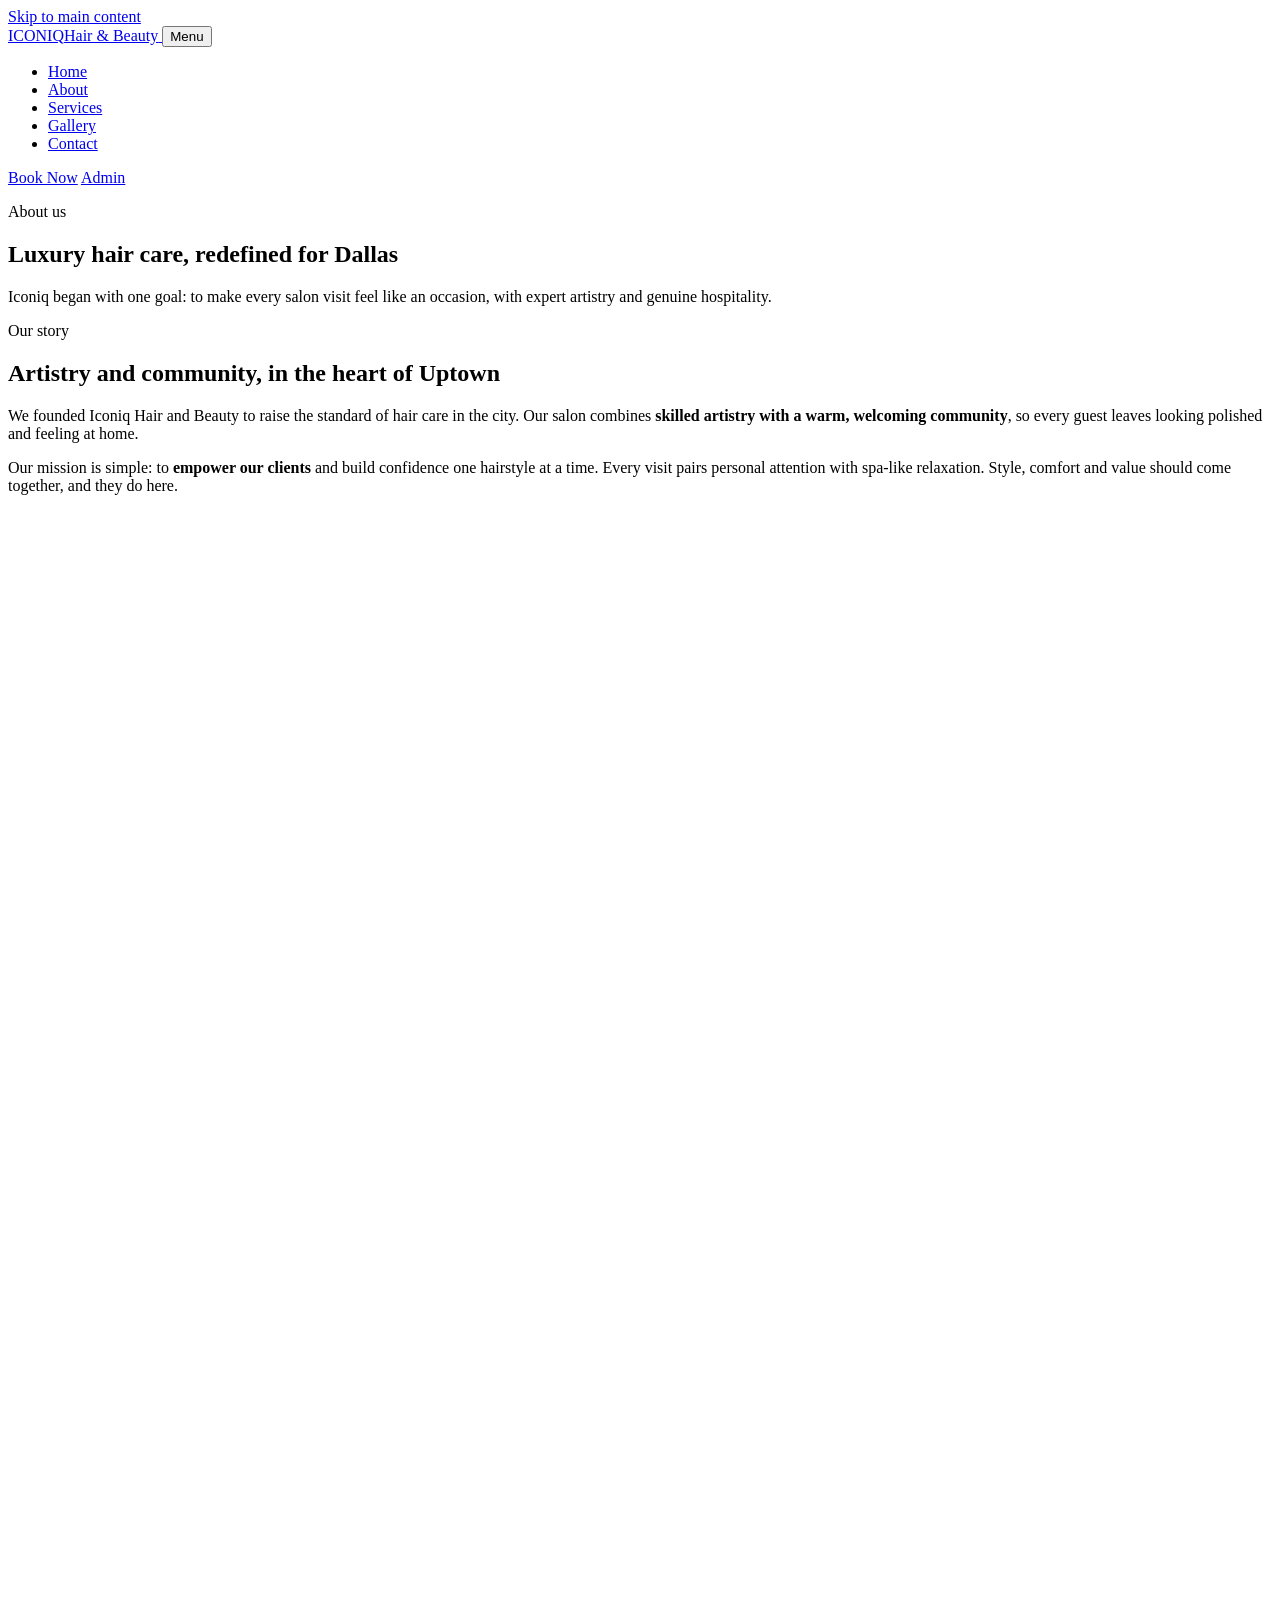
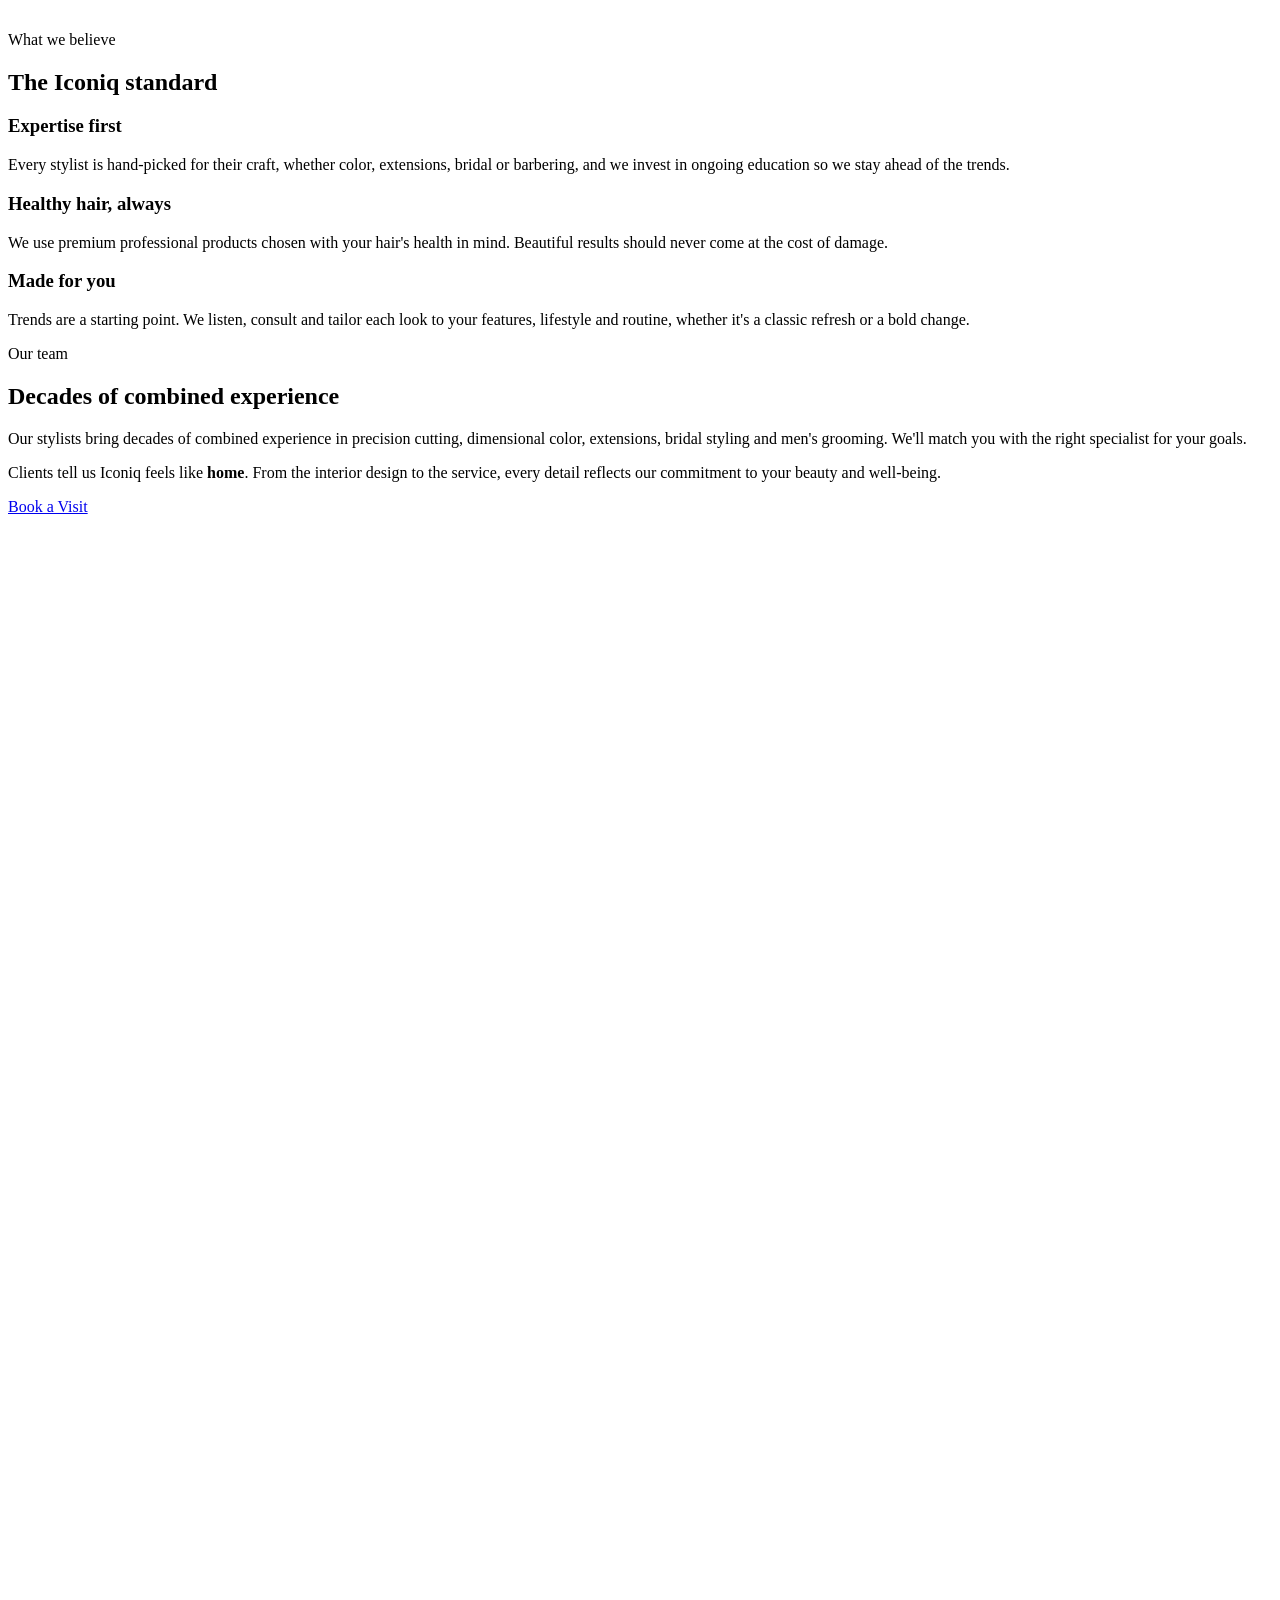
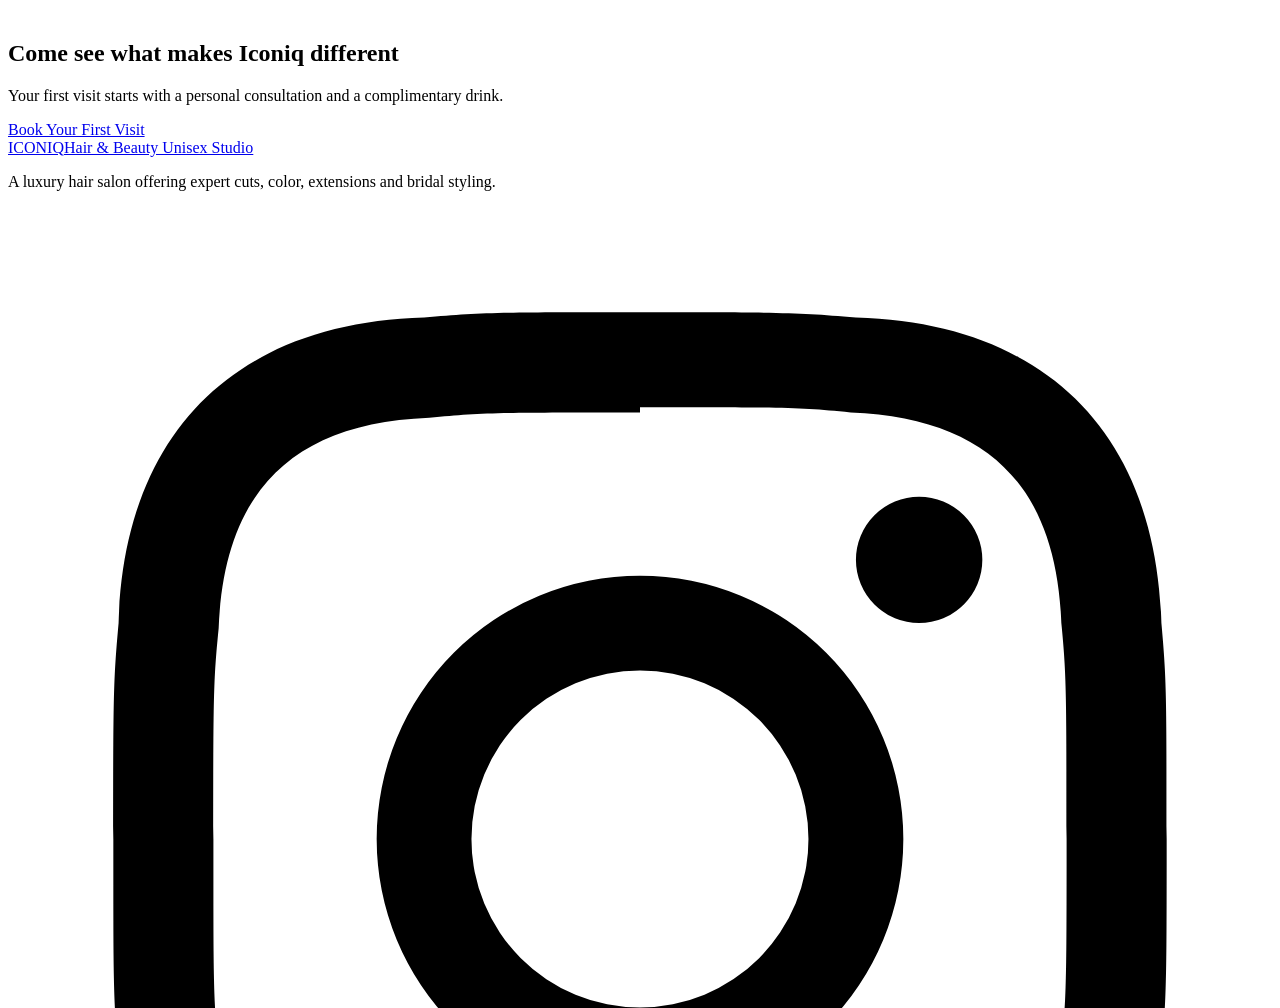
==== public/about.html @ 46b3cc84 "Raise kids' cut price, add Unisex Studio to footer, list Bridal first Co-Authored-By: Claude Opus 5." ====
<!DOCTYPE html>
<html lang="en">
<head>
  <meta charset="utf-8">
  <meta name="viewport" content="width=device-width, initial-scale=1">
  <title>About Iconiq Hair and Beauty – Dallas Salon &amp; Stylists</title>
  <meta name="description" content="Learn the story of Iconiq Hair and Beauty. Our Dallas salon is founded on passion for styling excellence and personal attention. Meet the team behind your next look.">
  <link rel="canonical" href="https://www.iconiqsalon.com/about">
  <meta property="og:type" content="website">
  <meta property="og:title" content="About Iconiq Hair and Beauty – Dallas Salon &amp; Stylists">
  <meta property="og:description" content="Learn the story of Iconiq Hair and Beauty. Our Dallas salon is founded on passion for styling excellence and personal attention. Meet the team behind your next look.">
  <meta property="og:url" content="https://www.iconiqsalon.com/about">
  <link rel="icon" href="favicon.svg" type="image/svg+xml">
  <link rel="preconnect" href="https://fonts.googleapis.com">
  <link rel="preconnect" href="https://fonts.gstatic.com" crossorigin>
  <link href="https://fonts.googleapis.com/css2?family=Montserrat:wght@400;500;600;700&family=Playfair+Display:ital,wght@0,500;0,600;1,500&display=swap" rel="stylesheet">
  <link rel="stylesheet" href="css/styles.css">
  <script>/* Welcome splash: once per visit, set before first paint (see js/main.js) */try{if(!sessionStorage.getItem("iconiq-splash")){document.documentElement.classList.add("splash");setTimeout(function(){document.documentElement.classList.remove("splash")},6000)}}catch(e){}</script>
</head>
<body>
  <a class="skip-link" href="#main">Skip to main content</a>

  <header class="site-header">
    <div class="container header-inner">
      <a class="logo" href="index.html" aria-label="Iconiq Hair and Beauty – home">
        <span class="logo-mark">ICONIQ</span><span class="logo-sub">Hair &amp; Beauty</span>
      </a>
      <button class="nav-toggle" type="button" aria-expanded="false" aria-controls="site-nav">
        <span class="sr-only">Menu</span><span class="bar" aria-hidden="true"></span>
      </button>
      <nav id="site-nav" class="site-nav" aria-label="Main">
        <ul>
          <li><a href="index.html">Home</a></li>
          <li><a href="about.html" aria-current="page">About</a></li>
          <li><a href="services.html">Services</a></li>
          <li><a href="gallery.html">Gallery</a></li>
          <li><a href="contact.html">Contact</a></li>
        </ul>
        <a class="btn btn-primary" href="booking.html">Book Now</a>
        <a class="admin-link" href="/admin">Admin</a>
      </nav>
    </div>
  </header>

  <main id="main">
    <section class="page-hero">
      <div class="container">
        <p class="eyebrow">About us</p>
        <h1>Luxury hair care, redefined for Dallas</h1>
        <p class="lead">Iconiq began with one goal: to make every salon visit feel like an occasion, with expert artistry and genuine hospitality.</p>
      </div>
    </section>

    <section class="section" aria-labelledby="story-title">
      <div class="container split">
        <div>
          <p class="eyebrow">Our story</p>
          <h2 id="story-title">Artistry and community, in the heart of Uptown</h2>
          <p>We founded Iconiq Hair and Beauty to raise the standard of hair care in the city. Our salon combines <strong>skilled artistry with a warm, welcoming community</strong>, so every guest leaves looking polished and feeling at home.</p>
          <p>Our mission is simple: to <strong>empower our clients</strong> and build confidence one hairstyle at a time. Every visit pairs personal attention with spa-like relaxation. Style, comfort and value should come together, and they do here.</p>
        </div>
        <div class="photo photo-real">
          <img src="https://images.unsplash.com/photo-1647462741351-4e7a5e7317c7?auto=format&amp;fit=crop&amp;w=900&amp;h=1100&amp;q=75"
               srcset="https://images.unsplash.com/photo-1647462741351-4e7a5e7317c7?auto=format&amp;fit=crop&amp;w=560&amp;h=700&amp;q=70 560w, https://images.unsplash.com/photo-1647462741351-4e7a5e7317c7?auto=format&amp;fit=crop&amp;w=900&amp;h=1100&amp;q=75 900w"
               sizes="(max-width: 860px) 100vw, 46vw" width="900" height="1100" loading="lazy"
               alt="Iconiq stylist shaping a client&#39;s hair with scissors and comb at the styling chair">
        </div>
      </div>
    </section>

    <section class="section section-alt" aria-labelledby="values-title">
      <div class="container">
        <div class="section-head center">
          <p class="eyebrow">What we believe</p>
          <h2 id="values-title">The Iconiq standard</h2>
        </div>
        <div class="grid grid-3">
          <div class="card">
            <h3>Expertise first</h3>
            <p>Every stylist is hand-picked for their craft, whether color, extensions, bridal or barbering, and we invest in ongoing education so we stay ahead of the trends.</p>
          </div>
          <div class="card">
            <h3>Healthy hair, always</h3>
            <p>We use premium professional products chosen with your hair's health in mind. Beautiful results should never come at the cost of damage.</p>
          </div>
          <div class="card">
            <h3>Made for you</h3>
            <p>Trends are a starting point. We listen, consult and tailor each look to your features, lifestyle and routine, whether it's a classic refresh or a bold change.</p>
          </div>
        </div>
      </div>
    </section>

    <section class="section" aria-labelledby="team-teaser-title">
      <div class="container split reverse">
        <div>
          <p class="eyebrow">Our team</p>
          <h2 id="team-teaser-title">Decades of combined experience</h2>
          <p>Our stylists bring decades of combined experience in precision cutting, dimensional color, extensions, bridal styling and men's grooming. We'll match you with the right specialist for your goals.</p>
          <p>Clients tell us Iconiq feels like <strong>home</strong>. From the interior design to the service, every detail reflects our commitment to your beauty and well-being.</p>
          <div class="btn-row">
            <a class="btn btn-dark" href="booking.html">Book a Visit</a>
          </div>
        </div>
        <div class="photo photo-real">
          <img src="https://images.unsplash.com/photo-1593702288056-7927b442d0fa?auto=format&amp;fit=crop&amp;w=900&amp;h=1100&amp;q=75"
               srcset="https://images.unsplash.com/photo-1593702288056-7927b442d0fa?auto=format&amp;fit=crop&amp;w=560&amp;h=700&amp;q=70 560w, https://images.unsplash.com/photo-1593702288056-7927b442d0fa?auto=format&amp;fit=crop&amp;w=900&amp;h=1100&amp;q=75 900w"
               sizes="(max-width: 860px) 100vw, 46vw" width="900" height="1100" loading="lazy"
               alt="Iconiq stylist in an apron styling a client&#39;s hair at the chair in the bright salon">
        </div>
      </div>
    </section>

    <section class="section cta-band" aria-labelledby="cta-title">
      <div class="container">
        <h2 id="cta-title">Come see what makes Iconiq different</h2>
        <p>Your first visit starts with a personal consultation and a complimentary drink.</p>
        <div class="btn-row"><a class="btn btn-light" href="booking.html">Book Your First Visit</a></div>
      </div>
    </section>
  </main>

  <footer class="site-footer">
    <div class="container footer-grid">
      <div>
        <a class="logo" href="index.html" aria-label="Iconiq Hair and Beauty – home"><span class="logo-mark">ICONIQ</span><span class="logo-sub">Hair &amp; Beauty Unisex Studio</span></a>
        <p>A luxury hair salon offering expert cuts, color, extensions and bridal styling.</p>
        <div class="social">
          <a href="https://www.instagram.com/iconiq_unisex_studio/" target="_blank" rel="noopener" aria-label="Iconiq on Instagram"><svg viewBox="0 0 24 24" aria-hidden="true"><path d="M12 7a5 5 0 1 0 0 10 5 5 0 0 0 0-10zm0 8.2a3.2 3.2 0 1 1 0-6.4 3.2 3.2 0 0 1 0 6.4zM17.3 5.5a1.2 1.2 0 1 0 0 2.4 1.2 1.2 0 0 0 0-2.4zM12 2c-2.7 0-3 0-4.1.1C4.3 2.2 2.2 4.3 2.1 7.9 2 9 2 9.3 2 12s0 3 .1 4.1c.1 3.6 2.2 5.7 5.8 5.8 1.1.1 1.4.1 4.1.1s3 0 4.1-.1c3.6-.1 5.7-2.2 5.8-5.8.1-1.1.1-1.4.1-4.1s0-3-.1-4.1c-.1-3.6-2.2-5.7-5.8-5.8C15 2 14.7 2 12 2zm0 1.8c2.7 0 3 0 4 .1 2.6.1 3.9 1.4 4 4 .1 1 .1 1.4.1 4.1s0 3-.1 4c-.1 2.6-1.4 3.9-4 4-1 .1-1.3.1-4 .1s-3 0-4-.1c-2.6-.1-3.9-1.4-4-4-.1-1-.1-1.3-.1-4s0-3 .1-4c.1-2.6 1.4-3.9 4-4 1-.1 1.3-.1 4-.1z"/></svg></a>
          <a href="https://www.facebook.com/share/19rzGJiCNi/" target="_blank" rel="noopener" aria-label="Iconiq on Facebook"><svg viewBox="0 0 24 24" aria-hidden="true"><path d="M13.5 22v-8.2h2.8l.4-3.2h-3.2V8.5c0-.9.3-1.6 1.6-1.6h1.7V4.1c-.3 0-1.3-.1-2.5-.1-2.5 0-4.2 1.5-4.2 4.3v2.4H7.3v3.2h2.8V22h3.4z"/></svg></a>
        </div>
      </div>
      <div>
        <h2>Visit</h2>
        <address>Iconiq Hair &amp; Beauty<br>Kulam Road, Nawanshahr, Punjab</address>
        <p><a href="tel:+917901895498">+91 79018 95498</a></p>
        <p>Mon–Sat 9 AM–7 PM<br>Sun 9 AM–7 PM</p>
      </div>
      <div>
        <h2>Explore</h2>
        <ul>
          <li><a href="services.html">Services &amp; Prices</a></li>
          <li><a href="gallery.html">Gallery</a></li>
          <li><a href="policies.html">Salon Policies</a></li>
          <li><a href="contact.html">Contact</a></li>
        </ul>
      </div>
    </div>
    <div class="container footer-bottom">
      <p>© <span data-year>2026</span> Iconiq Hair &amp; Beauty. All rights reserved.</p>
      <p><a href="policies.html#privacy">Privacy</a> · <a href="policies.html">Salon Policies</a></p>
    </div>
  </footer>

  <nav class="mobile-bar" aria-label="Quick actions">
    <a class="call" href="tel:+917901895498">Call</a>
    <a class="book" href="booking.html">Book Now</a>
  </nav>

  <script src="js/main.js" defer></script>
</body>
</html>
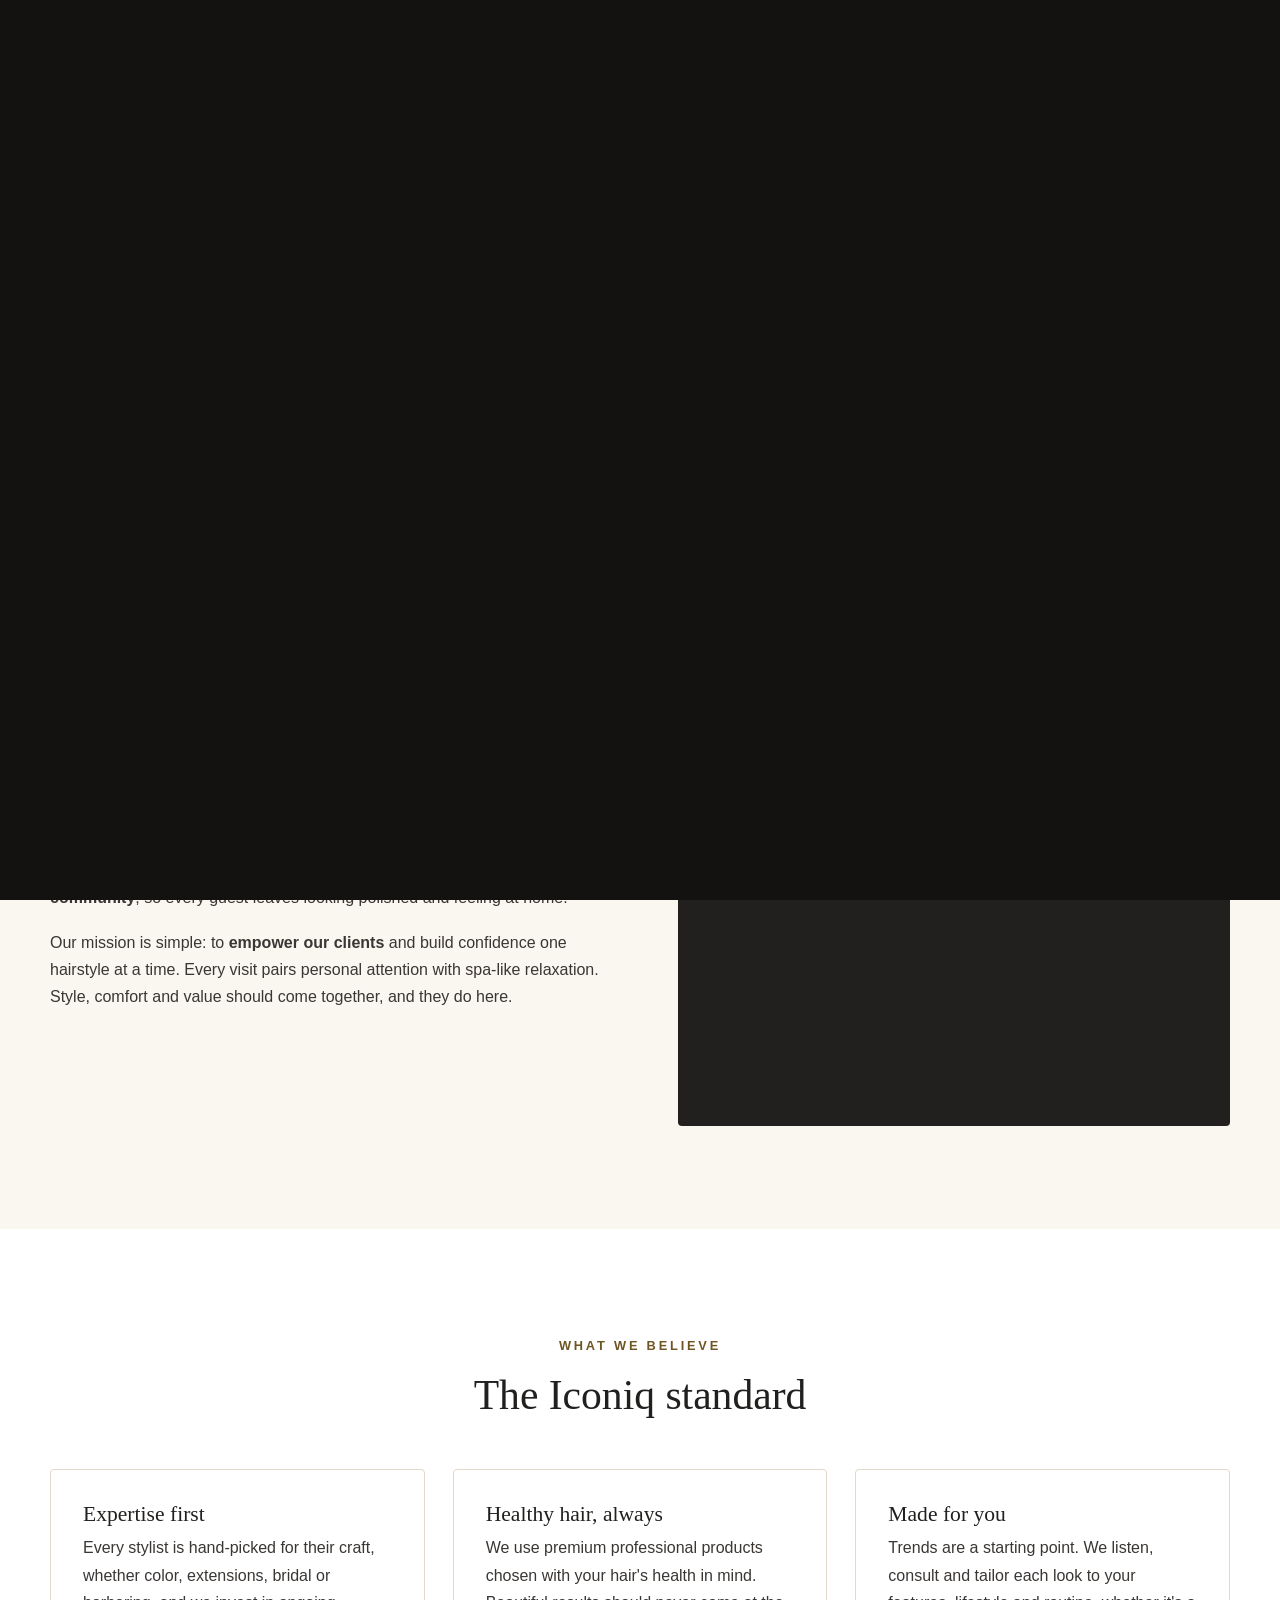
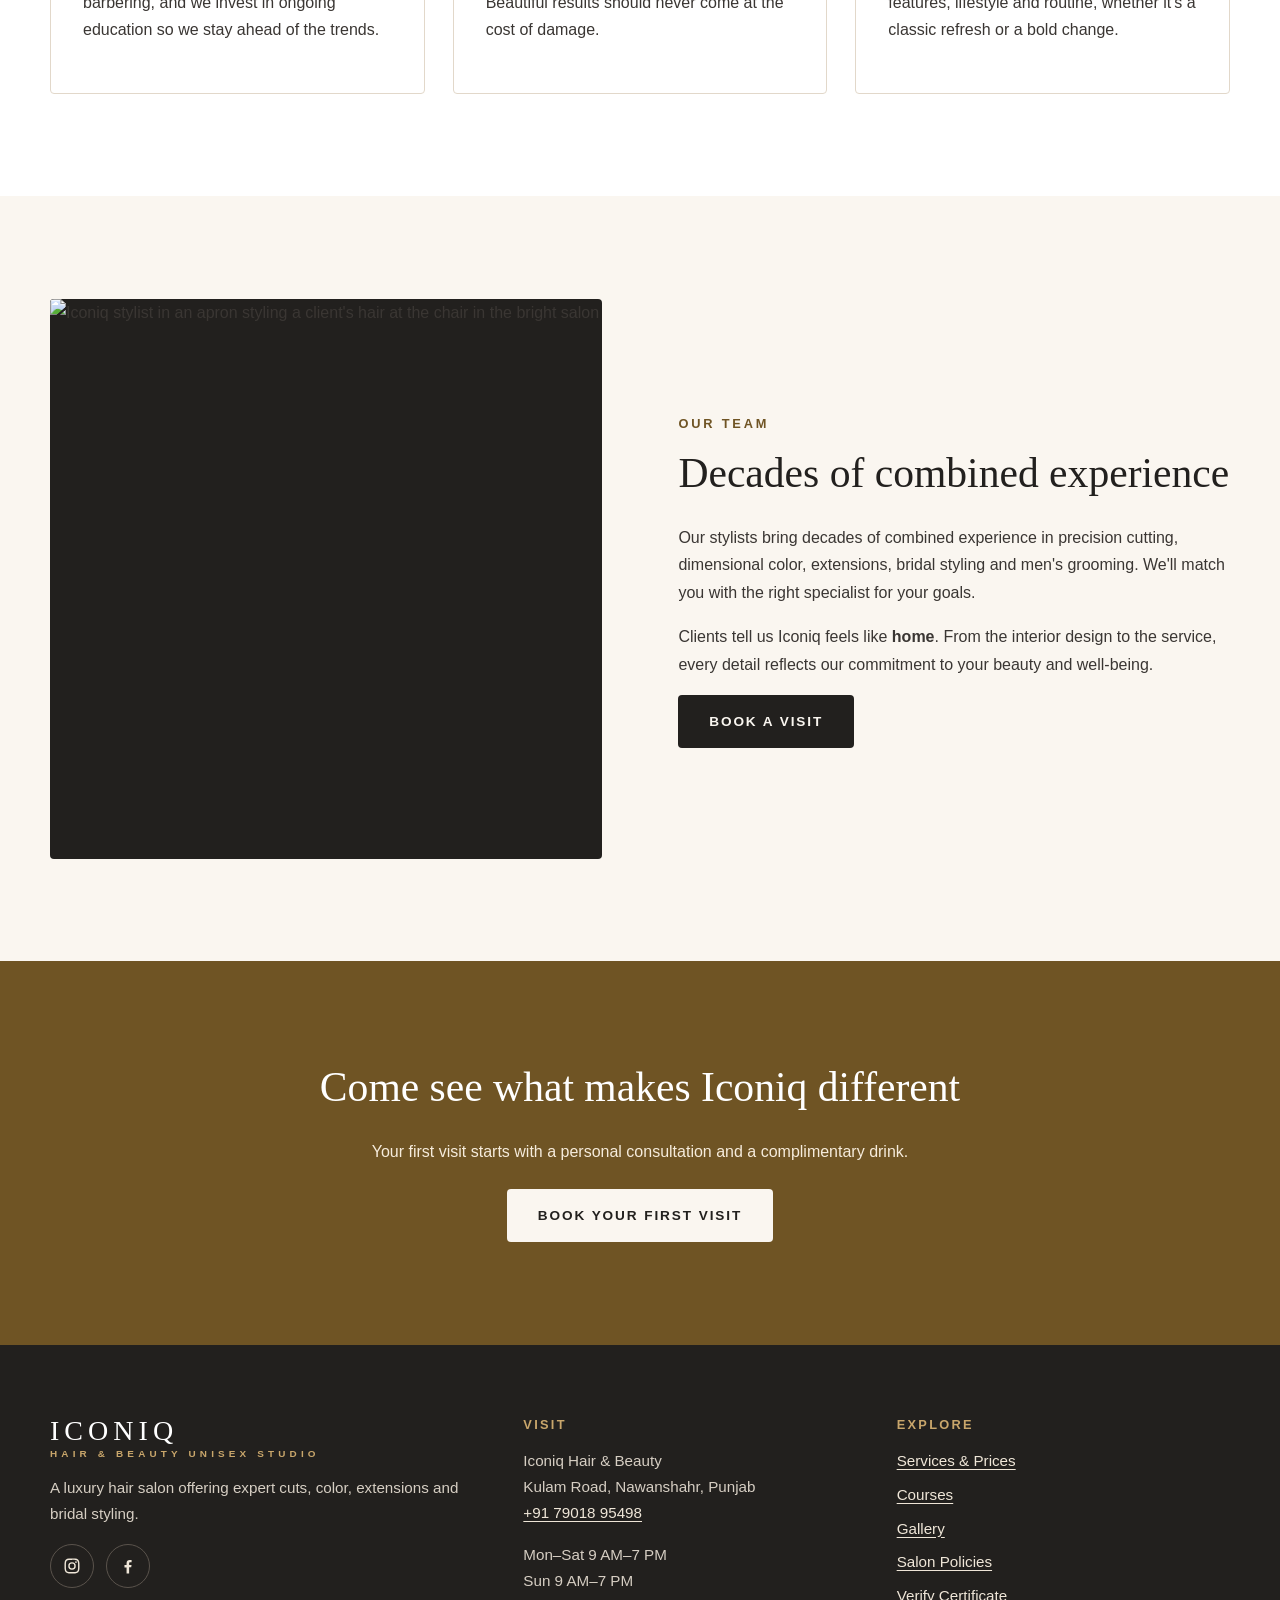
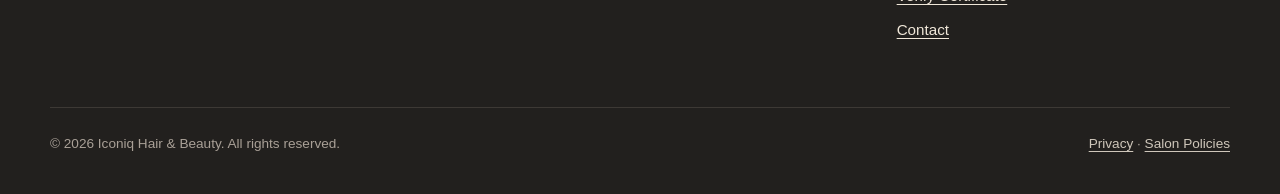
==== commit 0bd18594: "Add courses, certificate verification and admin updates - Courses page with enrolment, and certifica" ====
--- a/public/about.html
+++ b/public/about.html
@@ -33,10 +33,12 @@
           <li><a href="index.html">Home</a></li>
           <li><a href="about.html" aria-current="page">About</a></li>
           <li><a href="services.html">Services</a></li>
+          <li><a href="courses.html">Courses</a></li>
           <li><a href="gallery.html">Gallery</a></li>
           <li><a href="contact.html">Contact</a></li>
         </ul>
         <a class="btn btn-primary" href="booking.html">Book Now</a>
+        <a class="btn btn-outline btn-verify" href="verify.html">Verify Certificate</a>
         <a class="admin-link" href="/admin">Admin</a>
       </nav>
     </div>
@@ -140,8 +142,10 @@
         <h2>Explore</h2>
         <ul>
           <li><a href="services.html">Services &amp; Prices</a></li>
+          <li><a href="courses.html">Courses</a></li>
           <li><a href="gallery.html">Gallery</a></li>
           <li><a href="policies.html">Salon Policies</a></li>
+          <li><a href="verify.html">Verify Certificate</a></li>
           <li><a href="contact.html">Contact</a></li>
         </ul>
       </div>
--- a/public/css/styles.css
+++ b/public/css/styles.css
@@ -0,0 +1,750 @@
+/* ==========================================================================
+   Iconiq Hair & Beauty — site styles
+   Palette: warm cream backgrounds, charcoal text, deep gold accent.
+   All text/background pairs meet WCAG 2.1 AA (>= 4.5:1).
+   ========================================================================== */
+
+:root {
+  --cream: #faf6f0;
+  --cream-deep: #f1e9dd;
+  --blush: #f3e1dc;
+  --charcoal: #22201e;
+  --ink: #3a3633;
+  --muted: #5e5750;          /* 6.6:1 on cream */
+  --gold: #8a6a2f;           /* 5.0:1 on white, used for accents + buttons */
+  --gold-dark: #6f5424;
+  --gold-soft: #c9a66b;      /* decorative only, never for text on light bg */
+  --line: #e2d8ca;
+  --white: #ffffff;
+  --error: #a3261b;
+  --success: #2f6b3a;
+
+  --font-display: "Playfair Display", Georgia, "Times New Roman", serif;
+  --font-body: "Montserrat", "Helvetica Neue", Arial, sans-serif;
+
+  --radius: 4px;
+  --shadow: 0 10px 30px rgba(34, 32, 30, 0.08);
+  --container: 1180px;
+  --header-h: 76px;
+}
+
+*, *::before, *::after { box-sizing: border-box; }
+
+html { scroll-behavior: smooth; }
+@media (prefers-reduced-motion: reduce) {
+  html { scroll-behavior: auto; }
+  *, *::before, *::after { transition: none !important; animation: none !important; }
+}
+
+body {
+  margin: 0;
+  font-family: var(--font-body);
+  font-size: 1rem;           /* 16px minimum body text */
+  line-height: 1.7;
+  color: var(--ink);
+  background: var(--cream);
+  -webkit-font-smoothing: antialiased;
+}
+
+img { max-width: 100%; height: auto; display: block; }
+
+h1, h2, h3, h4 {
+  font-family: var(--font-display);
+  color: var(--charcoal);
+  line-height: 1.2;
+  font-weight: 500;
+  margin: 0 0 0.6em;
+}
+h1 { font-size: clamp(2.3rem, 5vw, 3.8rem); }
+h2 { font-size: clamp(1.8rem, 3.5vw, 2.6rem); }
+h3 { font-size: 1.35rem; }
+p { margin: 0 0 1.1em; }
+
+a { color: var(--gold-dark); text-underline-offset: 3px; }
+a:hover { color: var(--charcoal); }
+
+:focus-visible {
+  outline: 3px solid var(--gold);
+  outline-offset: 3px;
+}
+
+.container { width: min(100% - 2rem, var(--container)); margin-inline: auto; }
+.narrow { max-width: 760px; }
+
+.sr-only {
+  position: absolute; width: 1px; height: 1px; padding: 0; margin: -1px;
+  overflow: hidden; clip: rect(0, 0, 0, 0); white-space: nowrap; border: 0;
+}
+
+.skip-link {
+  position: absolute; left: 1rem; top: -100px; z-index: 1000;
+  background: var(--charcoal); color: var(--white); padding: 0.75rem 1.25rem;
+  text-decoration: none; font-weight: 600;
+}
+.skip-link:focus { top: 1rem; color: var(--white); }
+
+.eyebrow {
+  display: inline-block;
+  font-size: 0.8rem; font-weight: 600; letter-spacing: 0.22em; text-transform: uppercase;
+  color: var(--gold-dark); margin-bottom: 0.9rem;
+}
+
+/* ---------- Welcome splash ----------
+   Shown once per browser session. A tiny script in <head> adds .splash to <html>
+   before first paint so the page never flashes behind the intro. */
+html.splash body { overflow: hidden; }
+html.splash::after {
+  content: ""; position: fixed; inset: 0; z-index: 9998; background: #141210;
+}
+.splash-screen {
+  position: fixed; inset: 0; z-index: 9999;
+  display: grid; place-items: center; overflow: hidden;
+  background:
+    radial-gradient(ellipse 60% 50% at 50% 46%, rgba(201,166,107,.16) 0%, transparent 70%),
+    radial-gradient(ellipse at 50% 50%, #26211d 0%, #141210 65%, #0c0b0a 100%);
+  color: var(--white);
+  transition: transform 1s cubic-bezier(.77,0,.18,1), opacity .8s ease;
+}
+.splash-screen.is-leaving { transform: translateY(-100%); }
+/* Thin gold frame that draws in around the edges */
+.splash-screen::before {
+  content: ""; position: absolute; inset: clamp(14px, 3vw, 28px);
+  border: 1px solid rgba(201,166,107,.28); pointer-events: none;
+  opacity: 0; transform: scale(1.02);
+  animation: splashFade 1.2s ease .1s forwards;
+}
+.splash-inner { position: relative; text-align: center; padding: 0 1rem; }
+.splash-word {
+  position: relative; display: flex; justify-content: center;
+  margin: 0; font-family: var(--font-display); font-weight: 500; line-height: 1;
+  font-size: clamp(3.2rem, 13vw, 8rem);
+  letter-spacing: 0.22em; margin-right: -0.22em; /* re-centre after trailing spacing */
+  overflow: hidden; padding: 0.08em 0 0.3em; margin-bottom: -0.22em; /* room for the Q tail */
+}
+.splash-word span {
+  display: inline-block; opacity: 0; transform: translateY(55%); filter: blur(10px);
+  background: linear-gradient(180deg, #fbf1dc 0%, #e2c48f 40%, #c9a66b 62%, #8a6a2f 100%);
+  -webkit-background-clip: text; background-clip: text; color: transparent;
+  animation: splashLetter 1s cubic-bezier(.2,.75,.2,1) forwards;
+  animation-delay: calc(var(--i) * 95ms + 250ms);
+}
+/* Light sweep across the word once the letters have landed */
+.splash-word::after {
+  content: ""; position: absolute; top: 0; bottom: 0; left: -40%; width: 30%;
+  background: linear-gradient(100deg, transparent 0%, rgba(255,248,230,.55) 50%, transparent 100%);
+  transform: skewX(-18deg); mix-blend-mode: soft-light; opacity: 0;
+  animation: splashShine 1.3s ease-in-out 1.15s forwards;
+}
+.splash-line {
+  width: 0; height: 1px; margin: 1.6rem auto 1.3rem;
+  background: linear-gradient(90deg, transparent, var(--gold-soft), transparent);
+  animation: splashLine 1s cubic-bezier(.65,0,.35,1) 1s forwards;
+}
+.splash-sub {
+  margin: 0; font-size: clamp(0.72rem, 2.2vw, 0.9rem); font-weight: 600;
+  letter-spacing: 0.6em; margin-right: -0.6em; text-transform: uppercase; color: #e9dcc4;
+  opacity: 0; animation: splashRise .9s ease 1.35s forwards;
+}
+.splash-tag {
+  margin: 0.9rem 0 0; font-family: var(--font-display); font-style: italic;
+  font-size: clamp(0.95rem, 2.6vw, 1.15rem); color: #b9ad9d;
+  opacity: 0; animation: splashRise .9s ease 1.65s forwards;
+}
+.splash-skip {
+  position: absolute; left: 50%; bottom: clamp(28px, 6vh, 56px); transform: translateX(-50%);
+  min-height: 44px; padding: 0.5rem 1.25rem; cursor: pointer;
+  background: none; border: 0; color: #a79d91;
+  font: 600 0.7rem/1 var(--font-body); letter-spacing: 0.3em; text-transform: uppercase;
+  opacity: 0; animation: splashOpacity .6s ease .8s forwards;
+}
+.splash-skip:hover, .splash-skip:focus-visible { color: var(--white); }
+
+@keyframes splashLetter { to { opacity: 1; transform: none; filter: blur(0); } }
+@keyframes splashShine { 0% { left: -40%; opacity: 1; } 100% { left: 120%; opacity: 1; } }
+@keyframes splashLine { to { width: min(240px, 50vw); } }
+@keyframes splashRise { from { opacity: 0; transform: translateY(8px); } to { opacity: 1; transform: none; } }
+@keyframes splashFade { to { opacity: 1; transform: none; } }
+@keyframes splashOpacity { to { opacity: 1; } }
+
+/* Reduced motion: show everything at once, then a gentle fade instead of the lift */
+@media (prefers-reduced-motion: reduce) {
+  .splash-screen *, .splash-screen::before { animation: none !important; opacity: 1 !important; transform: none !important; filter: none !important; }
+  .splash-line { width: min(240px, 50vw); }
+  .splash-word::after { display: none; }
+  .splash-skip { transform: translateX(-50%) !important; }
+  .splash-screen.is-leaving { transform: none; opacity: 0; }
+}
+
+/* ---------- Buttons ---------- */
+.btn {
+  display: inline-flex; align-items: center; justify-content: center; gap: 0.5rem;
+  min-height: 48px; padding: 0.8rem 1.8rem;
+  font-family: var(--font-body); font-size: 0.85rem; font-weight: 700;
+  letter-spacing: 0.14em; text-transform: uppercase; text-decoration: none;
+  border: 2px solid transparent; border-radius: var(--radius); cursor: pointer;
+  transition: background-color .2s, color .2s, border-color .2s, transform .2s;
+}
+.btn:hover { transform: translateY(-1px); }
+.btn-primary { background: var(--gold); color: var(--white); }
+.btn-primary:hover { background: var(--gold-dark); color: var(--white); }
+.btn-dark { background: var(--charcoal); color: var(--cream); }
+.btn-dark:hover { background: #000; color: var(--white); }
+.btn-outline { background: transparent; color: var(--charcoal); border-color: var(--charcoal); }
+.btn-outline:hover { background: var(--charcoal); color: var(--cream); }
+.btn-light { background: var(--cream); color: var(--charcoal); }
+.btn-light:hover { background: var(--white); color: var(--charcoal); }
+.btn-outline-light { background: transparent; color: var(--white); border-color: var(--white); }
+.btn-outline-light:hover { background: var(--white); color: var(--charcoal); }
+.btn-row { display: flex; flex-wrap: wrap; gap: 1rem; }
+
+/* ---------- Header / navigation ---------- */
+.site-header {
+  position: sticky; top: 0; z-index: 100;
+  background: rgba(250, 246, 240, 0.97);
+  border-bottom: 1px solid var(--line);
+  backdrop-filter: blur(6px);
+}
+.header-inner {
+  display: flex; align-items: center; justify-content: space-between;
+  min-height: var(--header-h); gap: 1rem;
+}
+.logo {
+  display: flex; flex-direction: column; line-height: 1; text-decoration: none;
+  color: var(--charcoal);
+}
+.logo-mark { font-family: var(--font-display); font-size: 1.75rem; letter-spacing: 0.18em; }
+.logo { flex-shrink: 0; }
+.logo-sub { white-space: nowrap; font-size: 0.62rem; letter-spacing: 0.42em; text-transform: uppercase; color: var(--gold-dark); margin-top: 0.3rem; font-weight: 600; }
+
+.site-nav { display: flex; align-items: center; gap: 1.75rem; }
+.site-nav ul { display: flex; gap: 1.5rem; list-style: none; margin: 0; padding: 0; }
+.site-nav ul a {
+  font-size: 0.8rem; font-weight: 600; letter-spacing: 0.12em; text-transform: uppercase;
+  color: var(--charcoal); text-decoration: none; padding: 0.4rem 0;
+  border-bottom: 2px solid transparent;
+}
+.site-nav ul a:hover, .site-nav ul a[aria-current="page"] { border-bottom-color: var(--gold); }
+.site-nav .btn { min-height: 44px; padding: 0.6rem 1.3rem; }
+.site-nav a { white-space: nowrap; }
+.site-nav .btn-verify { border-width: 1px; padding-inline: 1.1rem; }
+@media (max-width: 1440px) {
+  .site-nav { gap: 1rem; }
+  .site-nav ul { gap: 1.1rem; }
+}
+.site-nav .btn-verify[aria-current="page"] { background: var(--charcoal); color: var(--cream); }
+.site-nav .admin-link {
+  min-height: 44px; display: inline-flex; align-items: center; padding: 0.6rem 1.1rem;
+  border: 1px solid var(--line); border-radius: var(--radius); text-decoration: none;
+  font-size: 0.75rem; font-weight: 600; letter-spacing: 0.12em; text-transform: uppercase;
+  color: var(--muted);
+}
+.site-nav .admin-link:hover, .site-nav .admin-link:focus-visible {
+  border-color: var(--gold); color: var(--gold-dark);
+}
+
+.nav-toggle {
+  display: none; width: 48px; height: 48px; background: none; border: 0; cursor: pointer;
+  position: relative; color: var(--charcoal);
+}
+.nav-toggle .bar, .nav-toggle .bar::before, .nav-toggle .bar::after {
+  position: absolute; left: 12px; width: 24px; height: 2px; background: currentColor;
+  transition: transform .25s, opacity .25s; content: "";
+}
+.nav-toggle .bar { top: 23px; }
+.nav-toggle .bar::before { top: -7px; left: 0; }
+.nav-toggle .bar::after { top: 7px; left: 0; }
+.nav-toggle[aria-expanded="true"] .bar { background: transparent; }
+.nav-toggle[aria-expanded="true"] .bar::before { transform: translateY(7px) rotate(45deg); }
+.nav-toggle[aria-expanded="true"] .bar::after { transform: translateY(-7px) rotate(-45deg); }
+
+@media (max-width: 1100px) {
+  .nav-toggle { display: block; }
+  .site-nav {
+    position: fixed; inset: var(--header-h) 0 auto 0;
+    flex-direction: column; align-items: stretch; gap: 1rem;
+    background: var(--cream); padding: 1.5rem 1rem 2rem;
+    border-bottom: 1px solid var(--line); box-shadow: var(--shadow);
+    max-height: calc(100vh - var(--header-h)); overflow-y: auto;
+    display: none;
+  }
+  .site-nav.is-open { display: flex; }
+  .site-nav ul { flex-direction: column; gap: 0; }
+  .site-nav ul a { display: block; padding: 0.95rem 0; font-size: 0.95rem; border-bottom: 1px solid var(--line); }
+  .site-nav ul a[aria-current="page"] { color: var(--gold-dark); border-bottom-color: var(--line); }
+  .site-nav .admin-link { justify-content: center; }
+}
+
+/* ---------- Sections ---------- */
+.section { padding: clamp(4rem, 8vw, 7rem) 0; }
+.section-alt { background: var(--white); }
+.section-blush { background: var(--blush); }
+.section-dark { background: var(--charcoal); color: #e9e2d8; }
+.section-dark h2, .section-dark h3 { color: var(--white); }
+.section-dark .eyebrow { color: var(--gold-soft); }
+.section-head { max-width: 680px; margin-bottom: 3rem; }
+.section-head.center { text-align: center; margin-inline: auto; }
+.lead { font-size: 1.15rem; color: var(--muted); }
+.section-dark .lead { color: #d6cec3; }
+
+/* ---------- Photo placeholders ----------
+   Swap each .photo for a real <img> (with descriptive alt text)
+   once the salon photo shoot is complete. */
+.photo {
+  position: relative; overflow: hidden; border-radius: var(--radius);
+  background:
+    radial-gradient(circle at 30% 20%, rgba(255,255,255,.35), transparent 55%),
+    linear-gradient(135deg, #d9c3a5 0%, #b89572 45%, #6e5a48 100%);
+  min-height: 280px;
+  display: flex; align-items: flex-end;
+}
+.photo.tone-2 { background: radial-gradient(circle at 70% 30%, rgba(255,255,255,.3), transparent 55%), linear-gradient(135deg, #efd9d2 0%, #caa298 50%, #7d5f5a 100%); }
+.photo.tone-3 { background: radial-gradient(circle at 40% 70%, rgba(255,255,255,.25), transparent 55%), linear-gradient(160deg, #cfc6ba 0%, #8f8579 50%, #3d3833 100%); }
+.photo.tone-4 { background: radial-gradient(circle at 60% 20%, rgba(255,255,255,.3), transparent 50%), linear-gradient(135deg, #e8d6b4 0%, #c29b5c 50%, #5d4424 100%); }
+/* Real photos inside a .photo frame fill it and crop neatly */
+.photo-real { background: var(--charcoal); }
+.photo-real img {
+  position: absolute; inset: 0; width: 100%; height: 100%;
+  object-fit: cover; object-position: center 65%;
+}
+.split .photo.photo-real { min-height: 560px; }
+@media (max-width: 860px) { .split .photo.photo-real { min-height: 420px; } }
+.photo-label {
+  margin: 1rem; padding: 0.35rem 0.75rem; font-size: 0.72rem; font-weight: 600;
+  letter-spacing: 0.1em; text-transform: uppercase;
+  background: rgba(34,32,30,.78); color: var(--white); border-radius: 2px;
+}
+
+/* ---------- Hero ---------- */
+.hero {
+  position: relative; isolation: isolate; overflow: hidden;
+  min-height: min(88vh, 760px);
+  display: flex; align-items: center; color: var(--white);
+  background: linear-gradient(135deg, #3d3530 0%, #7a5f45 50%, #2a2522 100%); /* shown until photos load */
+}
+/* Dark overlay keeps white hero text >= 4.5:1 over any photo */
+.hero::before {
+  content: ""; position: absolute; inset: 0; z-index: 1; pointer-events: none;
+  background: linear-gradient(90deg, rgba(22,20,18,.88) 0%, rgba(22,20,18,.62) 50%, rgba(22,20,18,.3) 100%);
+}
+.hero > .container { position: relative; z-index: 2; }
+.hero-content { max-width: 640px; padding: 5rem 0; }
+
+/* ---------- Hero slideshow ---------- */
+.hero-slides { position: absolute; inset: 0; z-index: 0; }
+.hero-slide {
+  position: absolute; inset: 0; margin: 0;
+  opacity: 0; transition: opacity 1.2s ease;
+}
+.hero-slide.is-active { opacity: 1; }
+.hero-slide img {
+  width: 100%; height: 100%; object-fit: cover; object-position: center 30%;
+  transform: scale(1.08); transition: transform 7s ease-out;
+}
+.hero-slide.is-active img { transform: scale(1); }
+.hero-slide figcaption {
+  position: absolute; right: 1.5rem; bottom: 5.25rem; z-index: 3;
+  font-size: 0.72rem; font-weight: 600; letter-spacing: 0.2em; text-transform: uppercase;
+  color: var(--white); padding: 0.4rem 0.8rem; background: rgba(22,20,18,.55); border-radius: 2px;
+}
+.hero-controls {
+  position: absolute; right: 1.5rem; bottom: 1.5rem; z-index: 3;
+  display: flex; align-items: center; gap: 0.75rem;
+}
+.hero-dots { display: flex; gap: 0.25rem; }
+.hero-dot {
+  width: 44px; height: 44px; padding: 0; border: 0; background: none; cursor: pointer;
+  display: grid; place-items: center;
+}
+.hero-dot::before {
+  content: ""; width: 26px; height: 3px; border-radius: 2px;
+  background: rgba(255,255,255,.45); transition: background-color .3s;
+}
+.hero-dot[aria-current="true"]::before { background: var(--gold-soft); }
+.hero-dot:hover::before { background: var(--white); }
+.hero-pause {
+  width: 44px; height: 44px; border-radius: 50%; cursor: pointer;
+  display: grid; place-items: center; color: var(--white);
+  background: rgba(22,20,18,.5); border: 1px solid rgba(255,255,255,.5);
+}
+.hero-pause svg { width: 16px; height: 16px; fill: currentColor; }
+.hero-pause .icon-play { display: none; }
+.hero-pause[aria-pressed="true"] .icon-play { display: block; }
+.hero-pause[aria-pressed="true"] .icon-pause { display: none; }
+@media (max-width: 640px) {
+  /* Fit the hero above the sticky Call / Book bar so the slide controls stay visible */
+  .hero { min-height: calc(100svh - var(--header-h) - 56px); }
+  .hero-content { padding: 3rem 0 5rem; }
+  .hero-controls { left: 1rem; right: auto; bottom: 1rem; }
+  .hero-slide figcaption { display: none; }
+  .hero-slide img { object-position: 65% center; }
+}
+@media (prefers-reduced-motion: reduce) {
+  .hero-slide img, .hero-slide.is-active img { transform: none; }
+}
+.hero h1 { color: var(--white); }
+.hero .eyebrow { color: var(--gold-soft); }
+.hero p { font-size: 1.15rem; color: #efe8de; max-width: 540px; }
+.hero .btn-row { margin-top: 2rem; }
+.hero-note { position: absolute; right: 1rem; bottom: 1rem; }
+
+.page-hero {
+  padding: clamp(3.5rem, 7vw, 6rem) 0 clamp(2.5rem, 5vw, 4rem);
+  background: linear-gradient(180deg, var(--cream-deep), var(--cream));
+  border-bottom: 1px solid var(--line);
+}
+.page-hero p { max-width: 640px; }
+
+/* ---------- Grids / cards ---------- */
+.grid { display: grid; gap: 1.75rem; }
+.grid-2 { grid-template-columns: repeat(2, 1fr); }
+.grid-3 { grid-template-columns: repeat(3, 1fr); }
+.grid-4 { grid-template-columns: repeat(4, 1fr); }
+@media (max-width: 960px) { .grid-3, .grid-4 { grid-template-columns: repeat(2, 1fr); } }
+@media (max-width: 640px) { .grid-2, .grid-3, .grid-4 { grid-template-columns: 1fr; } }
+
+.card {
+  background: var(--white); border: 1px solid var(--line); border-radius: var(--radius);
+  padding: 2rem; display: flex; flex-direction: column;
+}
+.card h3 { margin-bottom: 0.4rem; }
+.card .price { font-weight: 700; color: var(--gold-dark); font-size: 0.9rem; letter-spacing: 0.06em; text-transform: uppercase; margin-bottom: 0.9rem; }
+.card p:last-of-type { flex: 1; }
+.card-link { font-weight: 700; font-size: 0.85rem; letter-spacing: 0.1em; text-transform: uppercase; text-decoration: none; }
+.card-link::after { content: " →"; }
+
+.service-card .photo { min-height: 200px; margin: -2rem -2rem 1.5rem; border-radius: var(--radius) var(--radius) 0 0; }
+
+.split { display: grid; grid-template-columns: 1fr 1fr; gap: clamp(2rem, 6vw, 5rem); align-items: center; }
+.split.reverse > :first-child { order: 2; }
+.split .photo { min-height: 460px; }
+@media (max-width: 860px) {
+  .split { grid-template-columns: 1fr; }
+  .split.reverse > :first-child { order: 0; }
+  .split .photo { min-height: 300px; }
+}
+
+.check-list { list-style: none; padding: 0; margin: 0 0 1.5rem; }
+.check-list li { position: relative; padding-left: 1.9rem; margin-bottom: 0.7rem; }
+.check-list li::before {
+  content: ""; position: absolute; left: 0; top: 0.55em; width: 14px; height: 8px;
+  border-left: 2px solid var(--gold); border-bottom: 2px solid var(--gold); transform: rotate(-45deg);
+}
+
+/* ---------- Experience strip ---------- */
+.perks { display: grid; grid-template-columns: repeat(4, 1fr); gap: 2rem; text-align: center; }
+.perk-icon {
+  width: 56px; height: 56px; margin: 0 auto 1rem; border-radius: 50%;
+  display: grid; place-items: center; border: 1px solid var(--gold-soft); color: var(--gold-soft);
+}
+.perk h3 { font-size: 1.1rem; }
+.perk p { font-size: 0.95rem; color: #d6cec3; margin: 0; }
+@media (max-width: 860px) { .perks { grid-template-columns: repeat(2, 1fr); } }
+@media (max-width: 480px) { .perks { grid-template-columns: 1fr; } }
+
+/* ---------- Testimonials ---------- */
+.quote {
+  background: var(--white); border: 1px solid var(--line); border-radius: var(--radius);
+  padding: 2rem; margin: 0;
+}
+.quote blockquote { margin: 0 0 1.25rem; font-family: var(--font-display); font-size: 1.15rem; color: var(--charcoal); font-style: italic; }
+.quote figcaption { font-size: 0.85rem; font-weight: 600; letter-spacing: 0.08em; text-transform: uppercase; color: var(--muted); }
+.stars { color: var(--gold); letter-spacing: 0.15em; margin-bottom: 0.75rem; }
+
+/* ---------- CTA band ---------- */
+.cta-band { background: var(--gold-dark); color: var(--white); text-align: center; }
+.cta-band h2 { color: var(--white); }
+.cta-band p { color: #f6ecdc; max-width: 560px; margin-inline: auto; }
+.cta-band .btn-row { justify-content: center; margin-top: 1.5rem; }
+
+/* ---------- Service menu ---------- */
+.menu-nav { display: flex; flex-wrap: wrap; gap: 0.6rem; margin-bottom: 3rem; }
+.menu-nav a {
+  padding: 0.55rem 1.1rem; border: 1px solid var(--line); border-radius: 100px;
+  font-size: 0.8rem; font-weight: 600; letter-spacing: 0.08em; text-transform: uppercase;
+  color: var(--charcoal); text-decoration: none; background: var(--white);
+}
+.menu-nav a:hover { border-color: var(--gold); color: var(--gold-dark); }
+
+.menu-category { scroll-margin-top: calc(var(--header-h) + 1.5rem); padding: 2.5rem 0; border-top: 1px solid var(--line); }
+.menu-category:first-of-type { border-top: 0; padding-top: 0; }
+.menu-category-head { display: grid; grid-template-columns: 1fr 1.4fr; gap: 3rem; }
+@media (max-width: 860px) { .menu-category-head { grid-template-columns: 1fr; gap: 1.5rem; } }
+.menu-list { list-style: none; margin: 0; padding: 0; }
+.menu-item { padding: 1rem 0; border-bottom: 1px dashed var(--line); }
+.menu-item:last-child { border-bottom: 0; }
+.menu-item-top { display: flex; justify-content: space-between; align-items: baseline; gap: 1rem; }
+.menu-item-name { font-weight: 600; color: var(--charcoal); }
+.menu-item-price { font-weight: 700; color: var(--gold-dark); white-space: nowrap; }
+.menu-item p { font-size: 0.93rem; color: var(--muted); margin: 0.25rem 0 0; }
+.note { font-size: 0.9rem; color: var(--muted); }
+.callout {
+  background: var(--blush); border-left: 3px solid var(--gold); padding: 1.25rem 1.5rem;
+  border-radius: 0 var(--radius) var(--radius) 0; margin: 1.5rem 0;
+}
+.callout p:last-child { margin-bottom: 0; }
+
+/* ---------- Team ---------- */
+.stylist .photo { min-height: 340px; margin-bottom: 1.25rem; }
+.stylist .role { font-size: 0.8rem; font-weight: 700; letter-spacing: 0.14em; text-transform: uppercase; color: var(--gold-dark); margin-bottom: 0.6rem; }
+.tags { display: flex; flex-wrap: wrap; gap: 0.4rem; list-style: none; padding: 0; margin: 0 0 1rem; }
+.tags li { font-size: 0.75rem; padding: 0.25rem 0.65rem; background: var(--cream-deep); border-radius: 100px; color: var(--ink); }
+
+/* ---------- Gallery ---------- */
+.filter-bar { display: flex; flex-wrap: wrap; gap: 0.6rem; margin-bottom: 2rem; }
+.filter-btn {
+  min-height: 44px; padding: 0.5rem 1.2rem; border: 1px solid var(--line); border-radius: 100px;
+  background: var(--white); color: var(--charcoal); cursor: pointer;
+  font: 600 0.8rem/1 var(--font-body); letter-spacing: 0.08em; text-transform: uppercase;
+}
+.filter-btn[aria-pressed="true"] { background: var(--charcoal); color: var(--cream); border-color: var(--charcoal); }
+.gallery-grid { display: grid; grid-template-columns: repeat(3, 1fr); gap: 1.25rem; }
+@media (max-width: 860px) { .gallery-grid { grid-template-columns: repeat(2, 1fr); } }
+@media (max-width: 520px) { .gallery-grid { grid-template-columns: 1fr; } }
+.gallery-item { margin: 0; }
+.gallery-item[hidden] { display: none; }
+.gallery-item .photo { min-height: 320px; }
+.gallery-item .photo-real img { object-position: center 35%; transition: transform .6s ease; }
+.gallery-item:hover .photo-real img { transform: scale(1.04); }
+.filter-count {
+  display: inline-block; min-width: 1.6em; margin-left: 0.35rem; padding: 0.15rem 0.4rem;
+  border-radius: 100px; background: var(--cream-deep); color: var(--ink); font-size: 0.72rem; letter-spacing: 0;
+}
+.filter-btn[aria-pressed="true"] .filter-count { background: var(--gold-soft); color: var(--charcoal); }
+.gallery-item figcaption { padding: 0.75rem 0 0; font-size: 0.9rem; }
+.gallery-item figcaption strong { display: block; color: var(--charcoal); }
+.gallery-item figcaption span { color: var(--muted); font-size: 0.85rem; }
+
+/* ---------- Forms ---------- */
+.form { display: grid; gap: 1.25rem; }
+.form-row { display: grid; grid-template-columns: 1fr 1fr; gap: 1.25rem; }
+@media (max-width: 640px) { .form-row { grid-template-columns: 1fr; } }
+.field label, .field legend { display: block; font-weight: 600; font-size: 0.9rem; color: var(--charcoal); margin-bottom: 0.4rem; }
+.field .req { color: var(--error); }
+.field input, .field select, .field textarea {
+  width: 100%; min-height: 48px; padding: 0.75rem 0.9rem;
+  font: 400 1rem/1.4 var(--font-body); color: var(--charcoal);
+  background: var(--white); border: 1px solid #b9ad9d; border-radius: var(--radius);
+}
+.field textarea { min-height: 140px; resize: vertical; }
+.field input:focus, .field select:focus, .field textarea:focus { border-color: var(--gold); outline: 3px solid rgba(138,106,47,.3); outline-offset: 0; }
+.field [aria-invalid="true"] { border-color: var(--error); }
+.field-hint { font-size: 0.82rem; color: var(--muted); margin-top: 0.3rem; }
+.field-error { font-size: 0.85rem; color: var(--error); margin-top: 0.35rem; font-weight: 600; }
+.field-error:empty { display: none; }
+.form-status { padding: 1rem 1.25rem; border-radius: var(--radius); font-weight: 600; }
+.form-status:empty { display: none; }
+.form-status.success { background: #e6f1e7; color: var(--success); }
+.form-status.error { background: #f8e4e2; color: var(--error); }
+fieldset.field { border: 0; padding: 0; margin: 0; min-width: 0; }
+
+/* ---------- Booking wizard ---------- */
+.booking-layout { display: grid; grid-template-columns: 1fr 340px; gap: 2.5rem; align-items: start; }
+@media (max-width: 960px) { .booking-layout { grid-template-columns: 1fr; } }
+.steps { display: flex; list-style: none; padding: 0; margin: 0 0 2rem; counter-reset: step; gap: 0.5rem; }
+.steps[hidden] { display: none; }
+.steps li {
+  flex: 1; font-size: 0.75rem; font-weight: 600; letter-spacing: 0.08em; text-transform: uppercase;
+  color: var(--muted); padding-top: 0.8rem; border-top: 3px solid var(--line);
+}
+.steps li[aria-current="step"] { color: var(--charcoal); border-top-color: var(--gold); }
+.steps li.done { color: var(--gold-dark); border-top-color: var(--gold-soft); }
+@media (max-width: 560px) { .steps li span { display: none; } }
+
+.booking-panel { background: var(--white); border: 1px solid var(--line); border-radius: var(--radius); padding: clamp(1.25rem, 4vw, 2.5rem); }
+.booking-step[hidden] { display: none; }
+.booking-step h2 { font-size: 1.6rem; }
+
+.choice-grid { display: grid; grid-template-columns: repeat(2, 1fr); gap: 0.85rem; }
+@media (max-width: 560px) { .choice-grid { grid-template-columns: 1fr; } }
+.choice { position: relative; }
+.choice input { position: absolute; opacity: 0; inset: 0; width: 100%; height: 100%; margin: 0; cursor: pointer; }
+.choice .choice-body {
+  display: block; height: 100%; padding: 1rem 1.1rem; border: 1px solid var(--line); border-radius: var(--radius);
+  background: var(--cream); transition: border-color .15s, background-color .15s;
+}
+.choice input:checked + .choice-body { border-color: var(--gold); background: #fbf3e6; box-shadow: inset 0 0 0 1px var(--gold); }
+.choice input:focus-visible + .choice-body { outline: 3px solid var(--gold); outline-offset: 2px; }
+.choice-title { display: block; font-weight: 600; color: var(--charcoal); }
+.choice-meta { display: block; font-size: 0.85rem; color: var(--muted); }
+
+.time-grid { display: grid; grid-template-columns: repeat(auto-fill, minmax(96px, 1fr)); gap: 0.6rem; }
+.time-grid .choice-body { text-align: center; padding: 0.7rem 0.5rem; font-weight: 600; }
+.time-grid .is-full .choice-body { color: var(--muted); background: transparent; border-style: dashed; }
+.time-grid .slot-full { display: block; font-size: 0.7rem; font-weight: 700; letter-spacing: 0.08em; text-transform: uppercase; color: #a0442c; }
+.time-empty { color: var(--muted); font-style: italic; }
+
+.wizard-actions { display: flex; justify-content: space-between; gap: 1rem; margin-top: 2rem; flex-wrap: wrap; }
+.summary { background: var(--charcoal); color: #e9e2d8; border-radius: var(--radius); padding: 1.75rem; position: sticky; top: calc(var(--header-h) + 1.5rem); }
+.summary h2 { color: var(--white); font-size: 1.35rem; }
+.summary dl { margin: 0; }
+.summary dt { font-size: 0.72rem; letter-spacing: 0.14em; text-transform: uppercase; color: var(--gold-soft); margin-top: 1rem; }
+.summary dd { margin: 0.2rem 0 0; color: var(--white); }
+.summary .note { color: #cfc7bb; margin-top: 1.5rem; font-size: 0.85rem; }
+.confirmation { text-align: center; padding: 1rem 0; }
+.confirmation .perk-icon { color: var(--gold); border-color: var(--gold); }
+
+/* ---------- FAQ ---------- */
+.faq-group { margin-bottom: 3rem; }
+.faq-group h2 { font-size: 1.6rem; }
+.faq details { border-bottom: 1px solid var(--line); }
+.faq summary {
+  cursor: pointer; list-style: none; padding: 1.25rem 2.5rem 1.25rem 0; position: relative;
+  font-weight: 600; color: var(--charcoal); font-size: 1.05rem;
+}
+.faq summary::-webkit-details-marker { display: none; }
+.faq summary::after {
+  content: "+"; position: absolute; right: 0.5rem; top: 50%; transform: translateY(-50%);
+  font-size: 1.5rem; font-weight: 400; color: var(--gold-dark);
+}
+.faq details[open] summary::after { content: "−"; }
+.faq details > div { padding: 0 0 1.25rem; color: var(--ink); }
+
+/* ---------- Policies ---------- */
+.prose h2 { font-size: 1.6rem; margin-top: 2.5rem; }
+.prose h2:first-child { margin-top: 0; }
+.prose ul { padding-left: 1.25rem; }
+.prose li { margin-bottom: 0.5rem; }
+.toc { background: var(--white); border: 1px solid var(--line); padding: 1.5rem; border-radius: var(--radius); margin-bottom: 2.5rem; }
+.toc ul { margin: 0; padding-left: 1.25rem; }
+
+/* ---------- Contact ---------- */
+.contact-info { display: grid; grid-template-columns: repeat(auto-fit, minmax(260px, 1fr)); gap: 3rem; }
+.contact-info .info-block { margin-bottom: 0; }
+.info-block { margin-bottom: 2rem; }
+.info-block h2 { font-size: 1.2rem; font-family: var(--font-body); font-weight: 700; letter-spacing: 0.12em; text-transform: uppercase; }
+.hours { width: 100%; border-collapse: collapse; }
+.hours th, .hours td { text-align: left; padding: 0.45rem 0; border-bottom: 1px solid var(--line); font-weight: 400; }
+.hours th { color: var(--charcoal); font-weight: 600; }
+.map-wrap { position: relative; border-radius: var(--radius); overflow: hidden; border: 1px solid var(--line); aspect-ratio: 16 / 9; }
+.map-wrap iframe { position: absolute; inset: 0; width: 100%; height: 100%; border: 0; }
+
+/* ---------- Footer ---------- */
+.site-footer { background: var(--charcoal); color: #d6cec3; padding: 4.5rem 0 0; font-size: 0.95rem; }
+.site-footer a { color: #efe6d8; }
+.site-footer a:hover { color: var(--white); }
+.footer-grid { display: grid; grid-template-columns: 1.3fr 1fr 1fr; gap: 2.5rem; }
+@media (max-width: 960px) { .footer-grid { grid-template-columns: 1fr 1fr; } }
+@media (max-width: 560px) { .footer-grid { grid-template-columns: 1fr; } }
+.site-footer h2 { font-family: var(--font-body); font-size: 0.8rem; font-weight: 700; letter-spacing: 0.18em; text-transform: uppercase; color: var(--gold-soft); margin-bottom: 1rem; }
+.site-footer ul { list-style: none; margin: 0; padding: 0; }
+.site-footer li { margin-bottom: 0.5rem; }
+.site-footer .logo { color: var(--white); margin-bottom: 1rem; }
+.site-footer .logo-sub { color: var(--gold-soft); }
+.site-footer address { font-style: normal; }
+.social { display: flex; gap: 0.75rem; margin-top: 1rem; }
+.social a {
+  width: 44px; height: 44px; display: grid; place-items: center; border: 1px solid #5a534c; border-radius: 50%;
+}
+.social a:hover { border-color: var(--gold-soft); }
+.social svg { width: 18px; height: 18px; fill: currentColor; }
+.newsletter { display: flex; gap: 0.5rem; margin-top: 0.75rem; }
+.newsletter input {
+  flex: 1; min-width: 0; min-height: 48px; padding: 0.7rem 0.9rem; border: 1px solid #5a534c; border-radius: var(--radius);
+  background: #2e2b28; color: var(--white); font: 400 1rem var(--font-body);
+}
+.newsletter input::placeholder { color: #a9a097; }
+.newsletter .btn { padding-inline: 1.1rem; }
+.newsletter-msg { font-size: 0.85rem; margin-top: 0.5rem; min-height: 1.2em; }
+.footer-bottom {
+  margin-top: 3.5rem; padding: 1.5rem 0; border-top: 1px solid #3d3935;
+  display: flex; flex-wrap: wrap; justify-content: space-between; gap: 1rem; font-size: 0.85rem; color: #a9a097;
+}
+.footer-bottom a { color: #cfc7bb; }
+
+/* Mobile sticky booking bar — thumb-friendly Book / Call actions */
+.mobile-bar { display: none; }
+@media (max-width: 640px) {
+  .mobile-bar {
+    display: grid; grid-template-columns: 1fr 1fr; position: fixed; left: 0; right: 0; bottom: 0; z-index: 90;
+    box-shadow: 0 -4px 20px rgba(0,0,0,.12);
+  }
+  .mobile-bar a {
+    min-height: 56px; display: grid; place-items: center; text-decoration: none;
+    font-weight: 700; font-size: 0.85rem; letter-spacing: 0.12em; text-transform: uppercase;
+  }
+  .mobile-bar .call { background: var(--charcoal); color: var(--white); }
+  .mobile-bar .book { background: var(--gold); color: var(--white); }
+  body { padding-bottom: 56px; }
+  .booking-page .mobile-bar { display: none; }
+  .booking-page { padding-bottom: 0; }
+}
+
+/* ---------- Verify certificate ---------- */
+.verify-form { display: grid; gap: 1rem; }
+.verify-row { display: flex; gap: 0.75rem; }
+.verify-row input { flex: 1; min-width: 0; text-transform: uppercase; letter-spacing: 0.06em; }
+.verify-row input::placeholder { text-transform: none; letter-spacing: 0; }
+@media (max-width: 520px) { .verify-row { flex-direction: column; } }
+.verify-result { margin-top: 3rem; }
+.verify-card {
+  margin-inline: auto; padding: clamp(1.5rem, 4vw, 2.5rem);
+  background: var(--white); border: 1px solid var(--line); border-top: 4px solid var(--success);
+  border-radius: var(--radius); box-shadow: var(--shadow);
+}
+.verify-card h2 { font-size: clamp(1.5rem, 3vw, 2rem); outline: none; }
+.verify-badge {
+  display: inline-flex; align-items: center; gap: 0.4rem; margin-bottom: 0.75rem;
+  font-size: 0.8rem; font-weight: 700; letter-spacing: 0.12em; text-transform: uppercase; color: var(--success);
+}
+.verify-badge svg { width: 20px; height: 20px; fill: currentColor; }
+.verify-details { display: grid; gap: 0; margin: 0; }
+.verify-details > div { display: grid; grid-template-columns: 9rem 1fr; gap: 1rem; padding: 0.7rem 0; border-top: 1px solid var(--line); }
+.verify-details > div[hidden] { display: none; }
+.verify-details dt { font-weight: 600; color: var(--muted); font-size: 0.9rem; }
+.verify-details dd { margin: 0; color: var(--charcoal); font-weight: 600; overflow-wrap: anywhere; }
+.verify-ref { font-family: ui-monospace, "Cascadia Mono", Consolas, monospace; letter-spacing: 0.04em; }
+@media (max-width: 480px) { .verify-details > div { grid-template-columns: 1fr; gap: 0.1rem; } }
+.cert-preview { margin: 2.5rem auto 0; max-width: 980px; }
+.cert-preview canvas { display: block; width: 100%; height: auto; box-shadow: 0 18px 50px rgba(34, 32, 30, 0.18); }
+.verify-actions { justify-content: center; margin-top: 2rem; }
+
+/* ---------- Courses page ---------- */
+.page-hero-compact { padding: clamp(2rem, 4vw, 3rem) 0 clamp(1.5rem, 3vw, 2.25rem); }
+.page-hero-compact h1 { margin-bottom: 0.5rem; }
+.page-hero-compact .lead { margin-bottom: 0; }
+.section-tight { padding: clamp(2.25rem, 4.5vw, 3.5rem) 0; }
+.section-tight .section-head { margin-bottom: 1.75rem; }
+.section-tight .section-head p:last-child { margin-bottom: 0; }
+.course-cards .card { text-align: center; }
+.course-cards .card .price { font-size: 1.5rem; letter-spacing: 0; margin-bottom: 0.6rem; }
+.course-cards .card p:last-child { margin-bottom: 0; }
+.card-feature { border-color: var(--gold); box-shadow: 0 0 0 1px var(--gold); }
+.course-pick { display: grid; gap: 0.6rem; }
+.field .pick, .pick {
+  display: flex; align-items: center; gap: 0.75rem; margin: 0 !important; padding: 0.85rem 1rem; cursor: pointer;
+  background: var(--white); border: 1px solid #b9ad9d; border-radius: var(--radius); font-weight: 600;
+}
+.field .pick input, .pick input { width: 20px; height: 20px; min-height: 0; flex: none; accent-color: var(--gold-dark); }
+.pick span { flex: 1; }
+.pick small { font-weight: 400; color: var(--muted); }
+.pick b { color: var(--gold-dark); }
+.pick:has(input:checked) { border-color: var(--gold); background: #fbf5e9; }
+.pick-full { margin-top: 0.4rem !important; }
+.course-total { display: flex; justify-content: space-between; align-items: baseline; padding: 1rem 0; border-top: 1px solid var(--line); font-weight: 600; }
+.course-total strong { font-family: var(--font-display); font-size: 1.8rem; color: var(--charcoal); }
+.course-form .form-actions { margin: 0; }
+
+.receipt-actions { margin-top: 1.25rem; justify-content: center; }
+#receipt-wrap { margin-top: 2rem; }
+.receipt { background: var(--white); border: 1px solid var(--line); border-top: 4px solid var(--gold); border-radius: var(--radius); padding: clamp(1.25rem, 4vw, 2.25rem); box-shadow: var(--shadow); }
+.receipt-head { display: flex; justify-content: space-between; gap: 1rem; flex-wrap: wrap; padding-bottom: 1.25rem; border-bottom: 1px solid var(--line); }
+.receipt-brand { display: flex; flex-direction: column; }
+.receipt-meta { text-align: right; }
+.receipt-meta h3 { margin: 0 0 0.3rem; }
+.receipt-meta p { margin: 0; font-size: 0.9rem; }
+.receipt-to { display: grid; gap: 0.35rem; margin: 1.25rem 0; }
+.receipt-to > div { display: grid; grid-template-columns: 6rem 1fr; gap: 0.75rem; }
+.receipt-to > div[hidden] { display: none; }
+.receipt-to dt { color: var(--muted); font-weight: 600; }
+.receipt-to dd { margin: 0; font-weight: 600; overflow-wrap: anywhere; }
+.receipt-table { width: 100%; border-collapse: collapse; }
+.receipt-table th, .receipt-table td { padding: 0.7rem 0.5rem; text-align: left; border-bottom: 1px solid var(--line); }
+.receipt-table .num { text-align: right; white-space: nowrap; }
+.receipt-table thead th { font-size: 0.8rem; letter-spacing: 0.1em; text-transform: uppercase; color: var(--muted); }
+.receipt-table tfoot th { font-size: 1.15rem; border-bottom: 0; border-top: 2px solid var(--charcoal); }
+.receipt-foot { margin: 1.25rem 0 0; text-align: center; font-size: 0.82rem; color: var(--muted); }
+@media print {
+  body * { visibility: hidden; }
+  #receipt, #receipt * { visibility: visible; }
+  #receipt { position: absolute; left: 0; top: 0; width: 100%; box-shadow: none; }
+}
